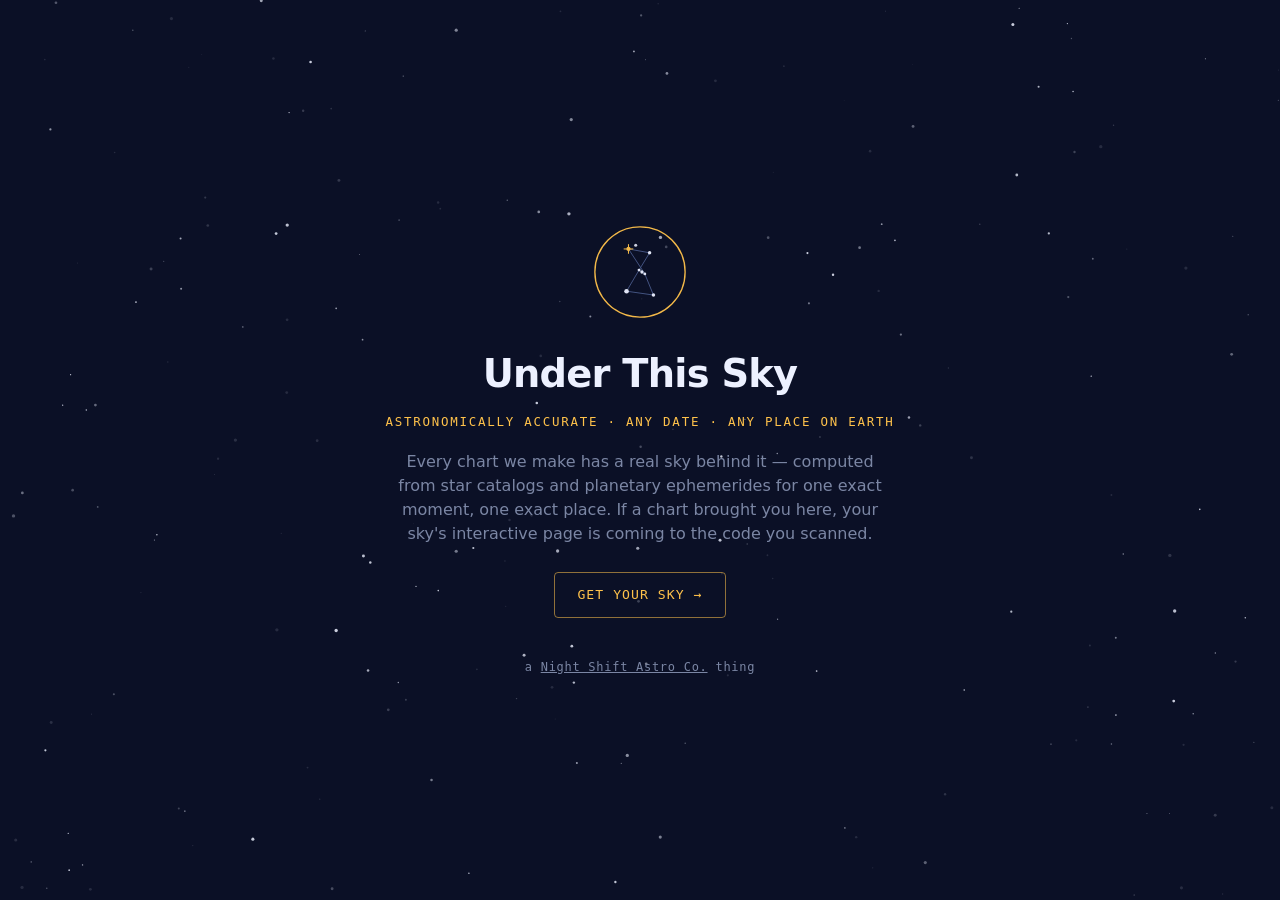
==== index.html @ 77629659 "Landing page for underthissky.net Co-Authored-By: Claude Fable 5 <noreply@anthropic.com> Claude-Sess" ====
<!doctype html>
<html lang="en">
<head>
<meta charset="utf-8">
<meta name="viewport" content="width=device-width, initial-scale=1, viewport-fit=cover">
<title>Under This Sky — the real night sky, for your moment</title>
<meta name="description" content="Astronomically accurate personalized star charts. Every chart has a real sky behind it — scan the code on yours to explore it.">
<style>
  :root {
    --void: #0B1026; --raised: #141C30; --line: #1E2740;
    --dust: #7B86A4; --star: #EDF1FF; --gold: #FFC24B;
  }
  * { box-sizing: border-box; margin: 0; }
  html { -webkit-text-size-adjust: 100%; }
  body {
    min-height: 100dvh; background: var(--void); color: var(--star);
    font-family: ui-sans-serif, system-ui, -apple-system, "Segoe UI", Roboto, sans-serif;
    font-size: 16px; line-height: 1.5; display: flex; flex-direction: column;
    align-items: center; justify-content: center; text-align: center;
    padding: 24px 20px calc(24px + env(safe-area-inset-bottom));
    overflow-x: hidden;
  }
  #sky { position: fixed; inset: 0; z-index: 0; }
  main { position: relative; z-index: 1; max-width: 560px; }
  .mark { width: 96px; height: 96px; margin: 0 auto 18px; opacity: 0.95; }
  h1 {
    font-size: clamp(1.6rem, 6vw, 2.4rem); font-weight: 800;
    letter-spacing: -0.02em; text-wrap: balance;
  }
  .tag {
    margin-top: 10px; color: var(--gold); font-family: ui-monospace, monospace;
    font-size: 0.78rem; letter-spacing: 0.14em; text-transform: uppercase;
  }
  p.lead { margin-top: 18px; color: var(--dust); font-size: 1.0rem; text-wrap: balance; }
  .cta {
    display: inline-block; margin-top: 26px; min-height: 44px; padding: 12px 22px;
    border: 1px solid color-mix(in srgb, var(--gold) 55%, transparent);
    border-radius: 4px; color: var(--gold); text-decoration: none;
    font-family: ui-monospace, monospace; font-size: 0.82rem;
    letter-spacing: 0.08em; text-transform: uppercase;
  }
  .cta:hover { background: color-mix(in srgb, var(--gold) 12%, transparent); }
  footer {
    position: relative; z-index: 1; margin-top: 40px; color: var(--dust);
    font-size: 0.75rem; font-family: ui-monospace, monospace; letter-spacing: 0.06em;
  }
  footer a { color: var(--dust); }
</style>
</head>
<body>
<canvas id="sky" aria-hidden="true"></canvas>
<main>
  <svg class="mark" viewBox="0 0 100 100" aria-hidden="true">
    <circle cx="50" cy="50" r="47" fill="none" stroke="#FFC24B" stroke-width="1.4"/>
    <g stroke="#4A5A8A" stroke-width="1">
      <line x1="38" y1="26" x2="60" y2="30"/><line x1="38" y1="26" x2="55" y2="52"/>
      <line x1="60" y1="30" x2="49" y2="48"/><line x1="49" y1="48" x2="52" y2="50"/>
      <line x1="52" y1="50" x2="55" y2="52"/><line x1="55" y1="52" x2="64" y2="74"/>
      <line x1="49" y1="48" x2="36" y2="70"/><line x1="36" y1="70" x2="64" y2="74"/>
    </g>
    <g fill="#EDF1FF">
      <circle cx="60" cy="30" r="1.8"/><circle cx="49" cy="48" r="1.5"/>
      <circle cx="52" cy="50" r="1.7"/><circle cx="55" cy="52" r="1.5"/>
      <circle cx="64" cy="74" r="1.8"/><circle cx="36" cy="70" r="2.4"/>
    </g>
    <g stroke="#FFC24B" stroke-width="1.1">
      <line x1="33" y1="26" x2="43" y2="26"/><line x1="38" y1="21" x2="38" y2="31"/>
    </g>
    <circle cx="38" cy="26" r="2.2" fill="#FFC24B"/>
  </svg>
  <h1>Under This Sky</h1>
  <div class="tag">Astronomically accurate &middot; any date &middot; any place on Earth</div>
  <p class="lead">Every chart we make has a real sky behind it — computed from star
  catalogs and planetary ephemerides for one exact moment, one exact place.
  If a chart brought you here, your sky's interactive page is coming to the
  code you scanned.</p>
  <a class="cta" href="https://nightshiftastroco.etsy.com" rel="noopener">Get your sky &rarr;</a>
</main>
<footer>a <a href="https://nightshiftastroco.etsy.com" rel="noopener">Night Shift Astro Co.</a> thing</footer>
<script>
(function () {
  const c = document.getElementById("sky"), x = c.getContext("2d");
  let stars = [];
  function size() {
    c.width = innerWidth * devicePixelRatio; c.height = innerHeight * devicePixelRatio;
    stars = [];
    let seed = 20260727;
    const rnd = () => (seed = (seed * 1103515245 + 12345) % 2147483648) / 2147483648;
    for (let i = 0; i < 220; i++)
      stars.push({ x: rnd() * c.width, y: rnd() * c.height,
                   r: (0.4 + rnd() * 1.3) * devicePixelRatio,
                   p: rnd() * Math.PI * 2, s: 0.2 + rnd() * 0.6 });
  }
  const reduced = matchMedia("(prefers-reduced-motion: reduce)").matches;
  function draw(t) {
    x.clearRect(0, 0, c.width, c.height);
    for (const s of stars) {
      const a = reduced ? 0.7 : 0.45 + 0.4 * Math.sin(s.p + t * 0.001 * s.s);
      x.globalAlpha = Math.max(0.12, a);
      x.fillStyle = "#EDF1FF";
      x.beginPath(); x.arc(s.x, s.y, s.r, 0, 7); x.fill();
    }
    if (!reduced) requestAnimationFrame(draw);
  }
  addEventListener("resize", size);
  size(); requestAnimationFrame(draw);
})();
</script>
</body>
</html>
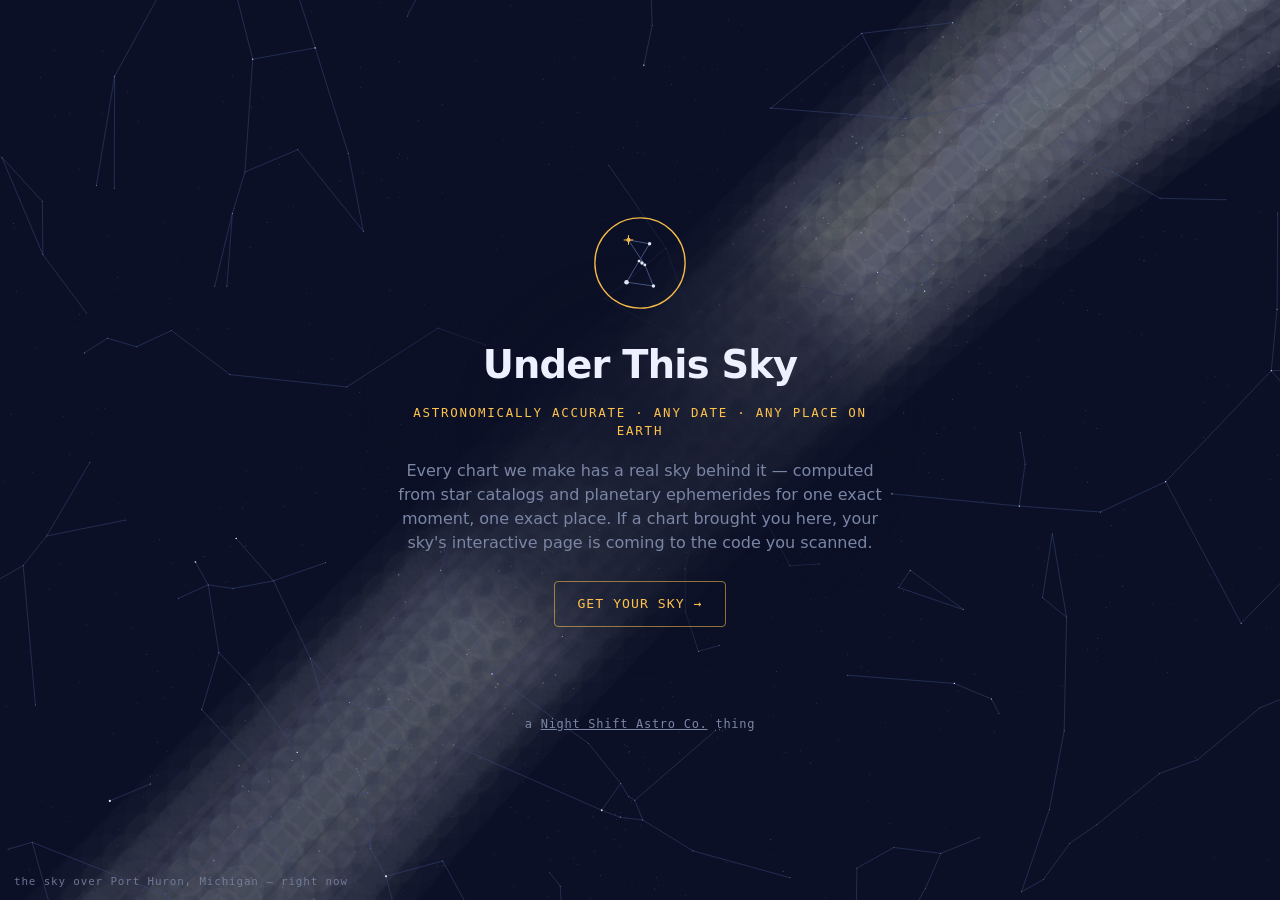
==== commit 1d8c2f27: "Landing easter egg: the real sky over Port Huron, right now — live LST projection, day/twilight/nigh" ====
--- a/index.html
+++ b/index.html
@@ -20,8 +20,20 @@
     padding: 24px 20px calc(24px + env(safe-area-inset-bottom));
     overflow-x: hidden;
   }
-  #sky { position: fixed; inset: 0; z-index: 0; }
-  main { position: relative; z-index: 1; max-width: 560px; }
+  #sky { position: fixed; inset: 0; z-index: 0; width: 100vw; height: 100dvh; }
+  main {
+    position: relative; z-index: 1; max-width: 560px;
+    padding: 48px 28px; border-radius: 16px;
+    background: radial-gradient(closest-side,
+      rgba(11, 16, 38, 0.86), rgba(11, 16, 38, 0.55) 70%,
+      rgba(11, 16, 38, 0) 100%);
+  }
+  .skycap {
+    position: fixed; left: 14px;
+    bottom: calc(10px + env(safe-area-inset-bottom)); z-index: 1;
+    color: var(--dust); font-family: ui-monospace, monospace;
+    font-size: 0.68rem; letter-spacing: 0.08em; opacity: 0.85;
+  }
   .mark { width: 96px; height: 96px; margin: 0 auto 18px; opacity: 0.95; }
   h1 {
     font-size: clamp(1.6rem, 6vw, 2.4rem); font-weight: 800;
@@ -77,34 +89,9 @@
   <a class="cta" href="https://nightshiftastroco.etsy.com" rel="noopener">Get your sky &rarr;</a>
 </main>
 <footer>a <a href="https://nightshiftastroco.etsy.com" rel="noopener">Night Shift Astro Co.</a> thing</footer>
-<script>
-(function () {
-  const c = document.getElementById("sky"), x = c.getContext("2d");
-  let stars = [];
-  function size() {
-    c.width = innerWidth * devicePixelRatio; c.height = innerHeight * devicePixelRatio;
-    stars = [];
-    let seed = 20260727;
-    const rnd = () => (seed = (seed * 1103515245 + 12345) % 2147483648) / 2147483648;
-    for (let i = 0; i < 220; i++)
-      stars.push({ x: rnd() * c.width, y: rnd() * c.height,
-                   r: (0.4 + rnd() * 1.3) * devicePixelRatio,
-                   p: rnd() * Math.PI * 2, s: 0.2 + rnd() * 0.6 });
-  }
-  const reduced = matchMedia("(prefers-reduced-motion: reduce)").matches;
-  function draw(t) {
-    x.clearRect(0, 0, c.width, c.height);
-    for (const s of stars) {
-      const a = reduced ? 0.7 : 0.45 + 0.4 * Math.sin(s.p + t * 0.001 * s.s);
-      x.globalAlpha = Math.max(0.12, a);
-      x.fillStyle = "#EDF1FF";
-      x.beginPath(); x.arc(s.x, s.y, s.r, 0, 7); x.fill();
-    }
-    if (!reduced) requestAnimationFrame(draw);
-  }
-  addEventListener("resize", size);
-  size(); requestAnimationFrame(draw);
-})();
-</script>
+<div class="skycap">the sky over Port Huron, Michigan — right now</div>
+<script src="viewer/projection.js"></script>
+<script src="home_sky.js"></script>
+<script src="landing.js"></script>
 </body>
 </html>
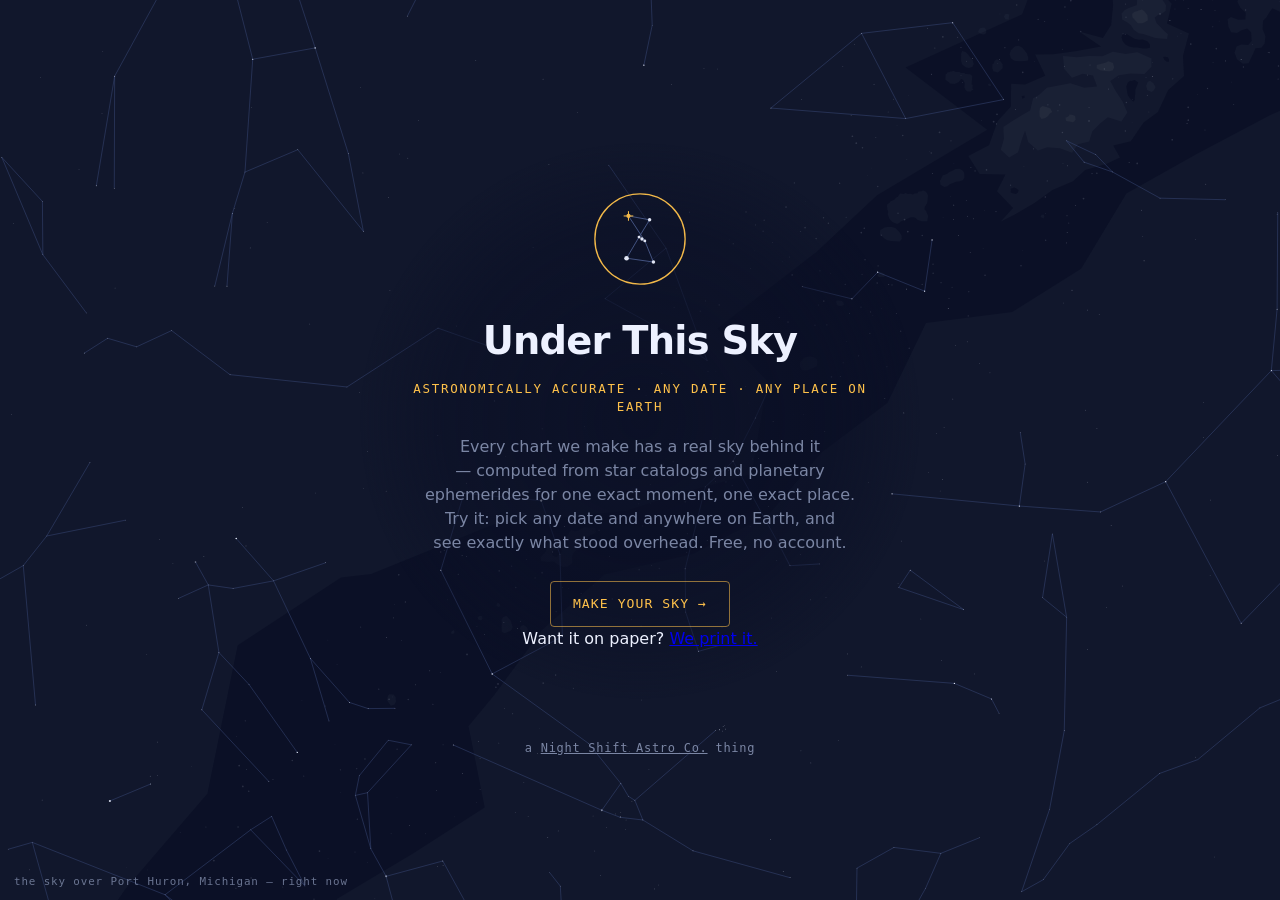
==== commit c4e6c9cd: "Add free public sky maker: client-side ephemeris, validated to sub-pixel The site was a landing page" ====
--- a/index.html
+++ b/index.html
@@ -84,9 +84,11 @@
   <div class="tag">Astronomically accurate &middot; any date &middot; any place on Earth</div>
   <p class="lead">Every chart we make has a real sky behind it — computed from star
   catalogs and planetary ephemerides for one exact moment, one exact place.
-  If a chart brought you here, your sky's interactive page is coming to the
-  code you scanned.</p>
-  <a class="cta" href="https://nightshiftastroco.etsy.com" rel="noopener">Get your sky &rarr;</a>
+  Try it: pick any date and anywhere on Earth, and see exactly what stood
+  overhead. Free, no account.</p>
+  <a class="cta" href="/make.html">Make your sky &rarr;</a>
+  <p class="sub">Want it on paper? <a href="https://nightshiftastroco.etsy.com"
+  rel="noopener">We print it.</a></p>
 </main>
 <footer>a <a href="https://nightshiftastroco.etsy.com" rel="noopener">Night Shift Astro Co.</a> thing</footer>
 <div class="skycap">the sky over Port Huron, Michigan — right now</div>
